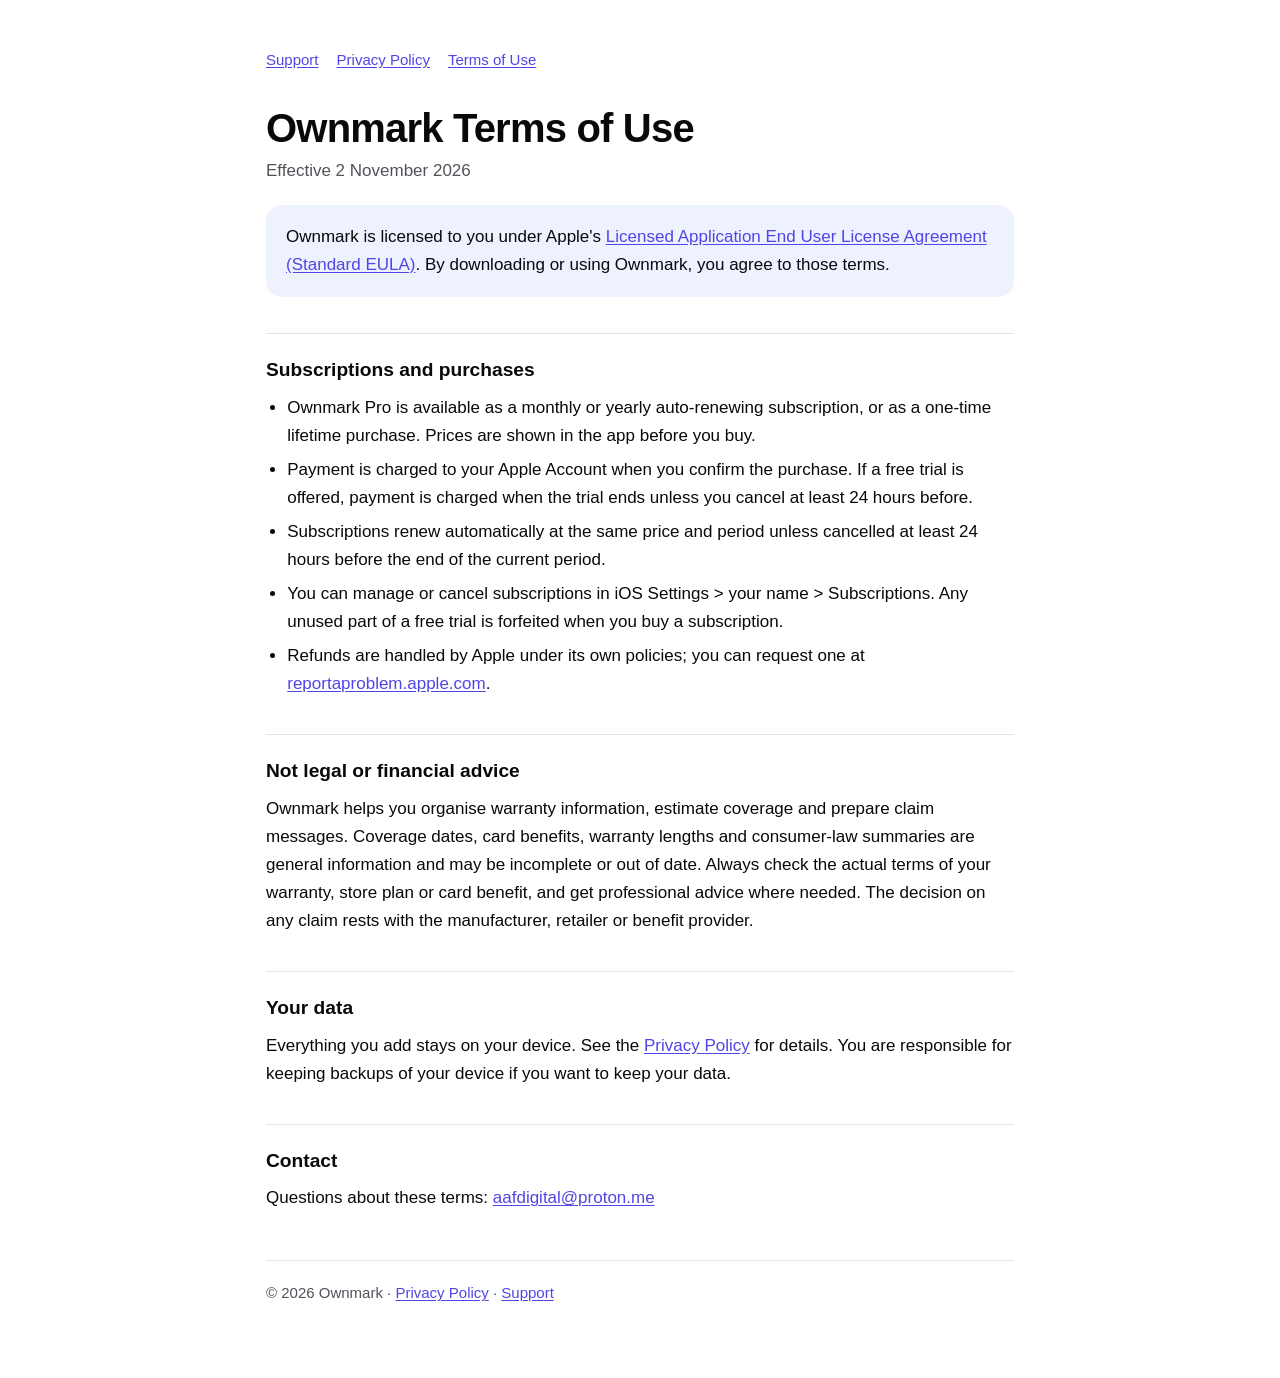
==== docs/terms.html @ d8ae79c4 "Ownmark privacy policy, terms of use and support page Co-Authored-By: Claude Opus 5.5 <noreply@anthr" ====
<!doctype html>
<html lang="en-GB">
<head>
  <meta charset="utf-8">
  <meta name="viewport" content="width=device-width, initial-scale=1">
  <title>Ownmark Terms of Use</title>
  <meta name="description" content="Ownmark is licensed under Apple's Standard End User License Agreement.">
  <link rel="stylesheet" href="style.css">
</head>
<body>
<main>
  <nav><a href="./">Support</a><a href="privacy.html">Privacy Policy</a><a href="terms.html">Terms of Use</a></nav>

  <h1>Ownmark Terms of Use</h1>
  <p class="muted">Effective 2 November 2026</p>

  <div class="summary">
    <p>Ownmark is licensed to you under Apple's <a href="https://www.apple.com/legal/internet-services/itunes/dev/stdeula/">Licensed Application End User License Agreement (Standard EULA)</a>. By downloading or using Ownmark, you agree to those terms.</p>
  </div>

  <h2>Subscriptions and purchases</h2>
  <ul>
    <li>Ownmark Pro is available as a monthly or yearly auto-renewing subscription, or as a one-time lifetime purchase. Prices are shown in the app before you buy.</li>
    <li>Payment is charged to your Apple Account when you confirm the purchase. If a free trial is offered, payment is charged when the trial ends unless you cancel at least 24 hours before.</li>
    <li>Subscriptions renew automatically at the same price and period unless cancelled at least 24 hours before the end of the current period.</li>
    <li>You can manage or cancel subscriptions in iOS Settings &gt; your name &gt; Subscriptions. Any unused part of a free trial is forfeited when you buy a subscription.</li>
    <li>Refunds are handled by Apple under its own policies; you can request one at <a href="https://reportaproblem.apple.com">reportaproblem.apple.com</a>.</li>
  </ul>

  <h2>Not legal or financial advice</h2>
  <p>Ownmark helps you organise warranty information, estimate coverage and prepare claim messages. Coverage dates, card benefits, warranty lengths and consumer-law summaries are general information and may be incomplete or out of date. Always check the actual terms of your warranty, store plan or card benefit, and get professional advice where needed. The decision on any claim rests with the manufacturer, retailer or benefit provider.</p>

  <h2>Your data</h2>
  <p>Everything you add stays on your device. See the <a href="privacy.html">Privacy Policy</a> for details. You are responsible for keeping backups of your device if you want to keep your data.</p>

  <h2>Contact</h2>
  <p>Questions about these terms: <a href="mailto:aafdigital@proton.me">aafdigital@proton.me</a></p>

  <footer>© 2026 Ownmark · <a href="privacy.html">Privacy Policy</a> · <a href="./">Support</a></footer>
</main>
</body>
</html>
---- docs/style.css ----
:root { --bg:#ffffff; --text:#09090b; --muted:#52525b; --accent:#4f46e5; --panel:#eef2ff; --rule:#e4e4e7; }
@media (prefers-color-scheme: dark) {
  :root { --bg:#09090b; --text:#f4f4f5; --muted:#a1a1aa; --accent:#a5b4fc; --panel:#1e1b4b; --rule:#27272a; }
}
* { box-sizing: border-box; }
html { -webkit-text-size-adjust: 100%; }
body { margin:0; background:var(--bg); color:var(--text); font-family:-apple-system, BlinkMacSystemFont, "SF Pro Text", "Inter", "Segoe UI", Roboto, "Helvetica Neue", Arial, sans-serif; font-size:17px; line-height:1.65; }
main { max-width:780px; margin:0 auto; padding:48px 16px 72px; }
nav { display:flex; gap:18px; flex-wrap:wrap; font-size:15px; margin-bottom:32px; }
h1 { font-size:clamp(1.9rem, 6vw, 2.5rem); line-height:1.15; margin:0 0 6px; letter-spacing:-0.02em; }
h2 { font-size:1.2rem; margin:36px 0 8px; padding-top:20px; border-top:1px solid var(--rule); }
p { margin:0 0 12px; }
ul { margin:0 0 12px; padding-left:1.25em; }
li { margin-bottom:6px; }
a { color:var(--accent); text-underline-offset:2px; }
.muted { color:var(--muted); }
.summary { background:var(--panel); border-radius:16px; padding:18px 20px; margin:20px 0 8px; }
.summary p:last-child, .summary ul:last-child { margin-bottom:0; }
footer { margin-top:48px; padding-top:20px; border-top:1px solid var(--rule); color:var(--muted); font-size:15px; }
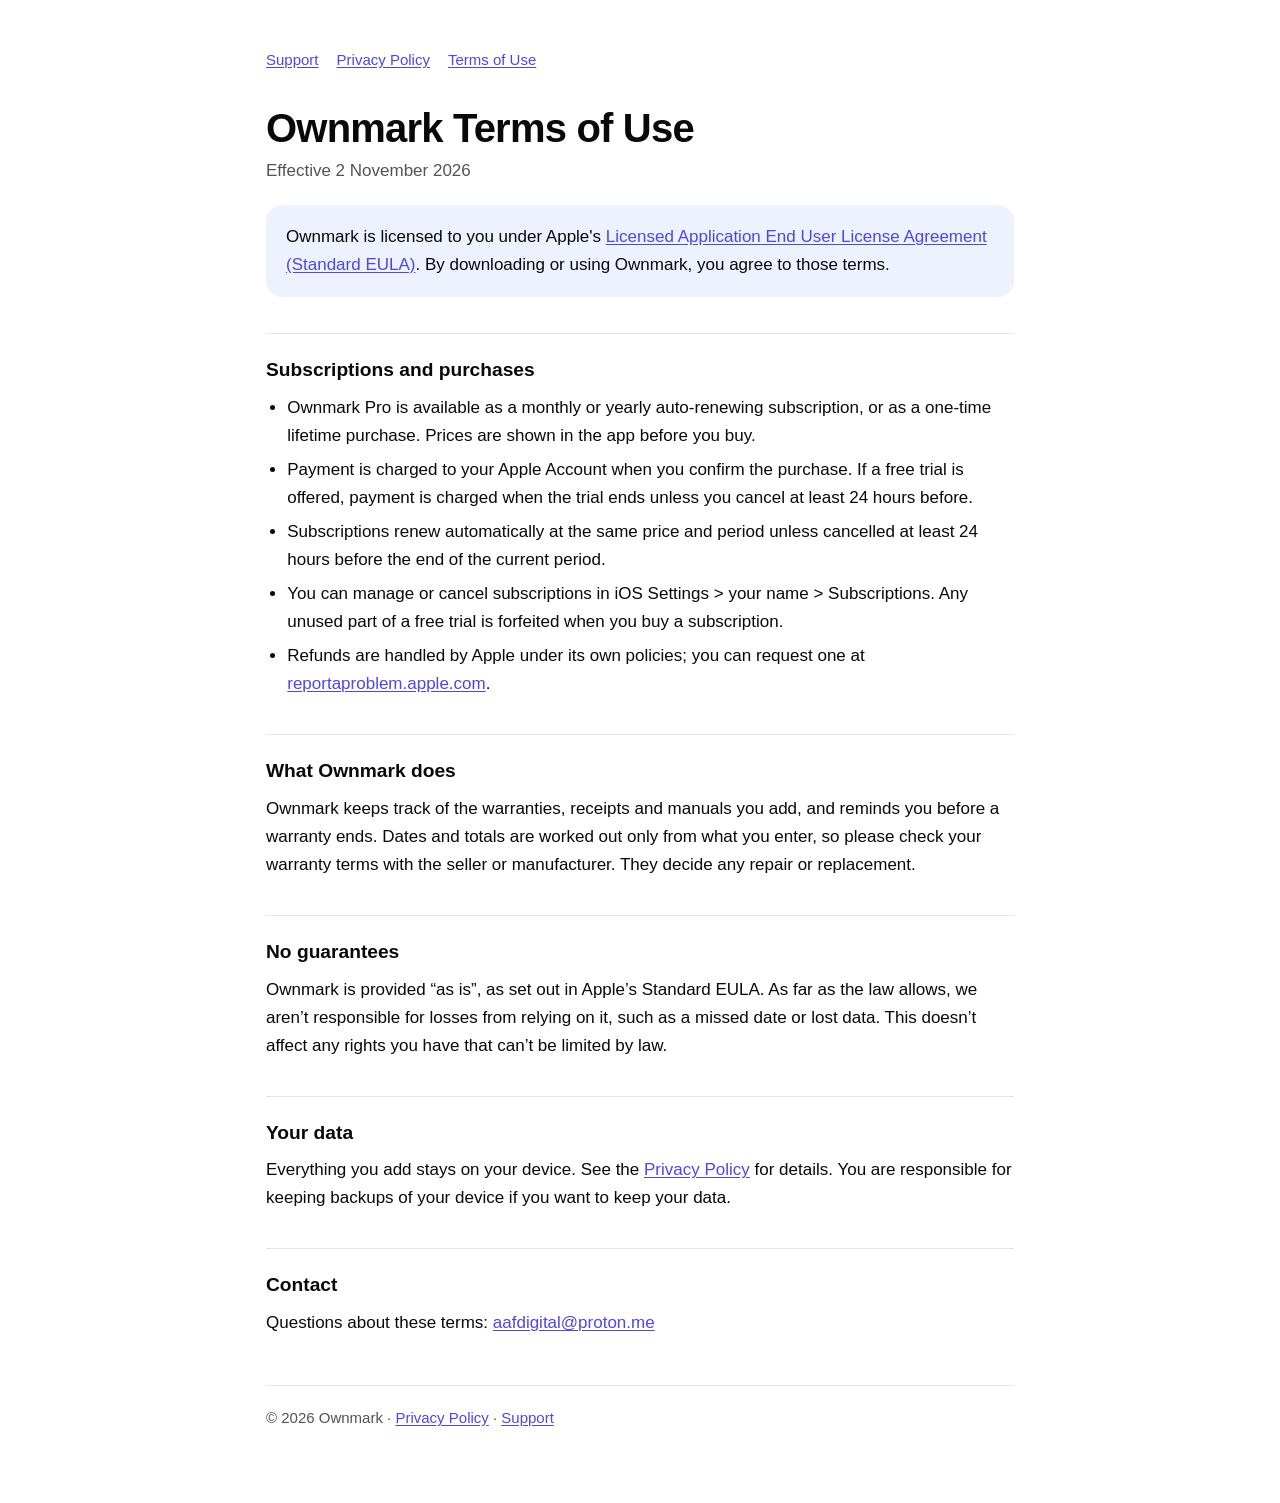
==== commit 106d7ae0: "Plain-language terms; drop recall section from privacy policy Co-Authored-By: Claude Opus 5.5 <norep" ====
--- a/docs/terms.html
+++ b/docs/terms.html
@@ -27,8 +27,11 @@
     <li>Refunds are handled by Apple under its own policies; you can request one at <a href="https://reportaproblem.apple.com">reportaproblem.apple.com</a>.</li>
   </ul>
 
-  <h2>Not legal or financial advice</h2>
-  <p>Ownmark helps you organise warranty information, estimate coverage and prepare claim messages. Coverage dates, card benefits, warranty lengths and consumer-law summaries are general information and may be incomplete or out of date. Always check the actual terms of your warranty, store plan or card benefit, and get professional advice where needed. The decision on any claim rests with the manufacturer, retailer or benefit provider.</p>
+  <h2>What Ownmark does</h2>
+  <p>Ownmark keeps track of the warranties, receipts and manuals you add, and reminds you before a warranty ends. Dates and totals are worked out only from what you enter, so please check your warranty terms with the seller or manufacturer. They decide any repair or replacement.</p>
+
+  <h2>No guarantees</h2>
+  <p>Ownmark is provided &ldquo;as is&rdquo;, as set out in Apple&rsquo;s Standard EULA. As far as the law allows, we aren&rsquo;t responsible for losses from relying on it, such as a missed date or lost data. This doesn&rsquo;t affect any rights you have that can&rsquo;t be limited by law.</p>
 
   <h2>Your data</h2>
   <p>Everything you add stays on your device. See the <a href="privacy.html">Privacy Policy</a> for details. You are responsible for keeping backups of your device if you want to keep your data.</p>
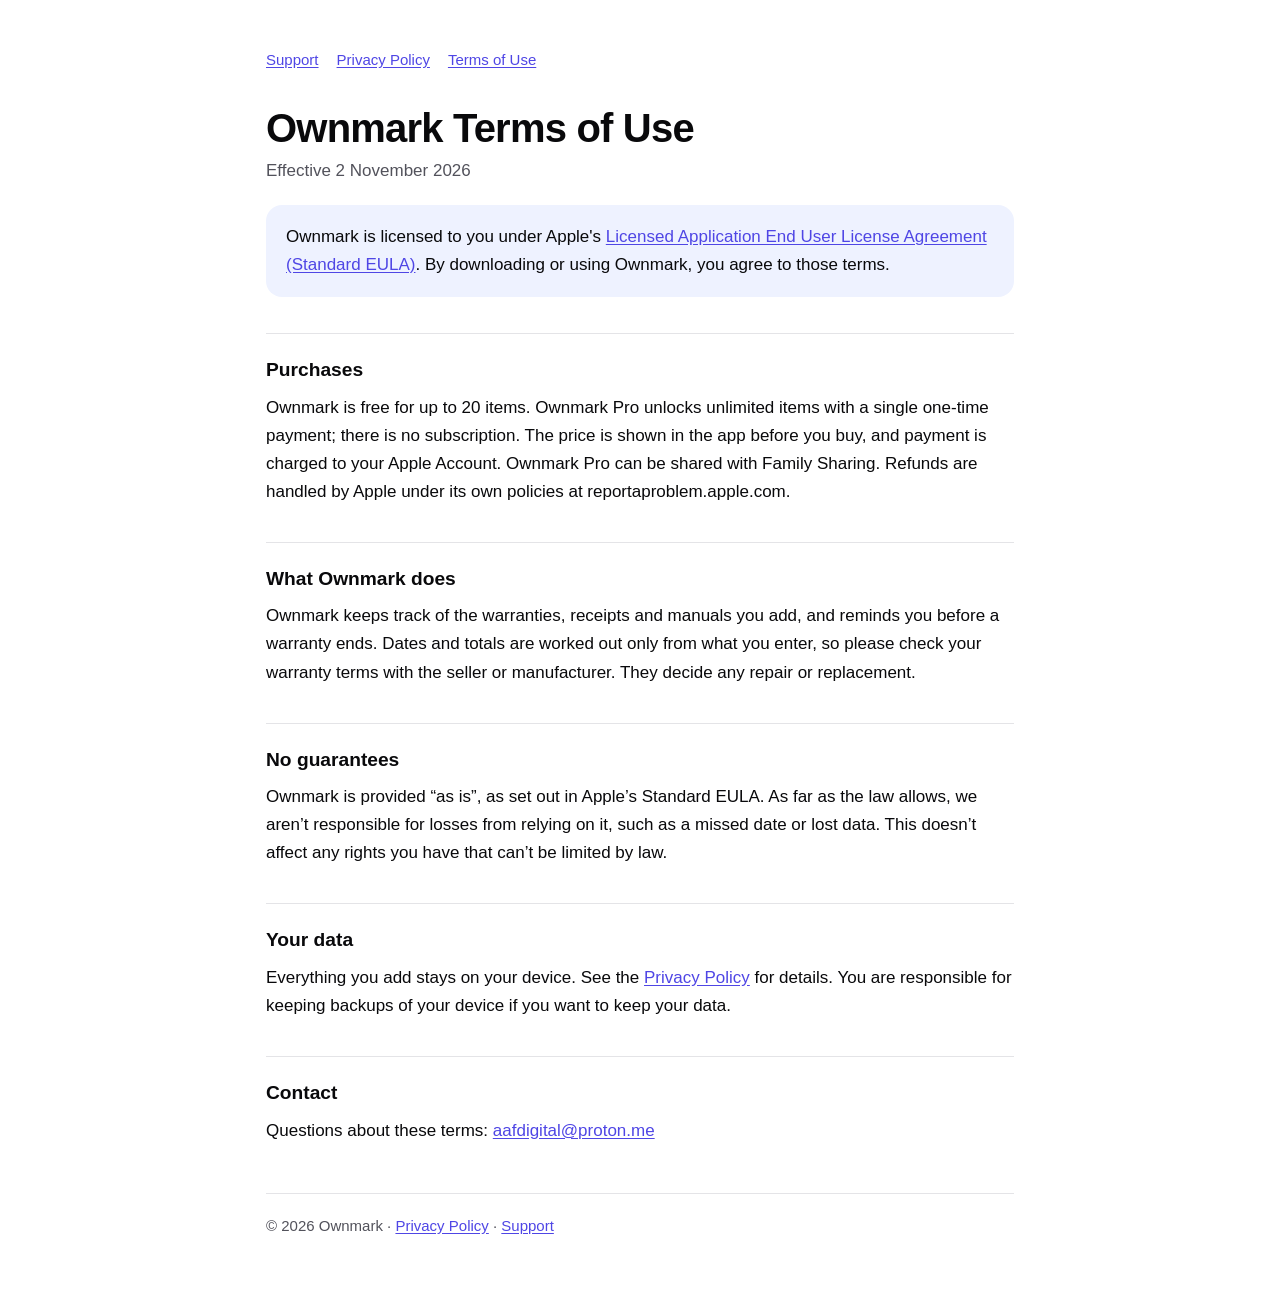
==== commit 4fe175e1: "Terms: one-time purchase instead of subscriptions Co-Authored-By: Claude Opus 5.5 <noreply@anthropic" ====
--- a/docs/terms.html
+++ b/docs/terms.html
@@ -18,14 +18,8 @@
     <p>Ownmark is licensed to you under Apple's <a href="https://www.apple.com/legal/internet-services/itunes/dev/stdeula/">Licensed Application End User License Agreement (Standard EULA)</a>. By downloading or using Ownmark, you agree to those terms.</p>
   </div>
 
-  <h2>Subscriptions and purchases</h2>
-  <ul>
-    <li>Ownmark Pro is available as a monthly or yearly auto-renewing subscription, or as a one-time lifetime purchase. Prices are shown in the app before you buy.</li>
-    <li>Payment is charged to your Apple Account when you confirm the purchase. If a free trial is offered, payment is charged when the trial ends unless you cancel at least 24 hours before.</li>
-    <li>Subscriptions renew automatically at the same price and period unless cancelled at least 24 hours before the end of the current period.</li>
-    <li>You can manage or cancel subscriptions in iOS Settings &gt; your name &gt; Subscriptions. Any unused part of a free trial is forfeited when you buy a subscription.</li>
-    <li>Refunds are handled by Apple under its own policies; you can request one at <a href="https://reportaproblem.apple.com">reportaproblem.apple.com</a>.</li>
-  </ul>
+  <h2>Purchases</h2>
+  <p>Ownmark is free for up to 20 items. Ownmark Pro unlocks unlimited items with a single one-time payment; there is no subscription. The price is shown in the app before you buy, and payment is charged to your Apple Account. Ownmark Pro can be shared with Family Sharing. Refunds are handled by Apple under its own policies at reportaproblem.apple.com.</p>
 
   <h2>What Ownmark does</h2>
   <p>Ownmark keeps track of the warranties, receipts and manuals you add, and reminds you before a warranty ends. Dates and totals are worked out only from what you enter, so please check your warranty terms with the seller or manufacturer. They decide any repair or replacement.</p>
